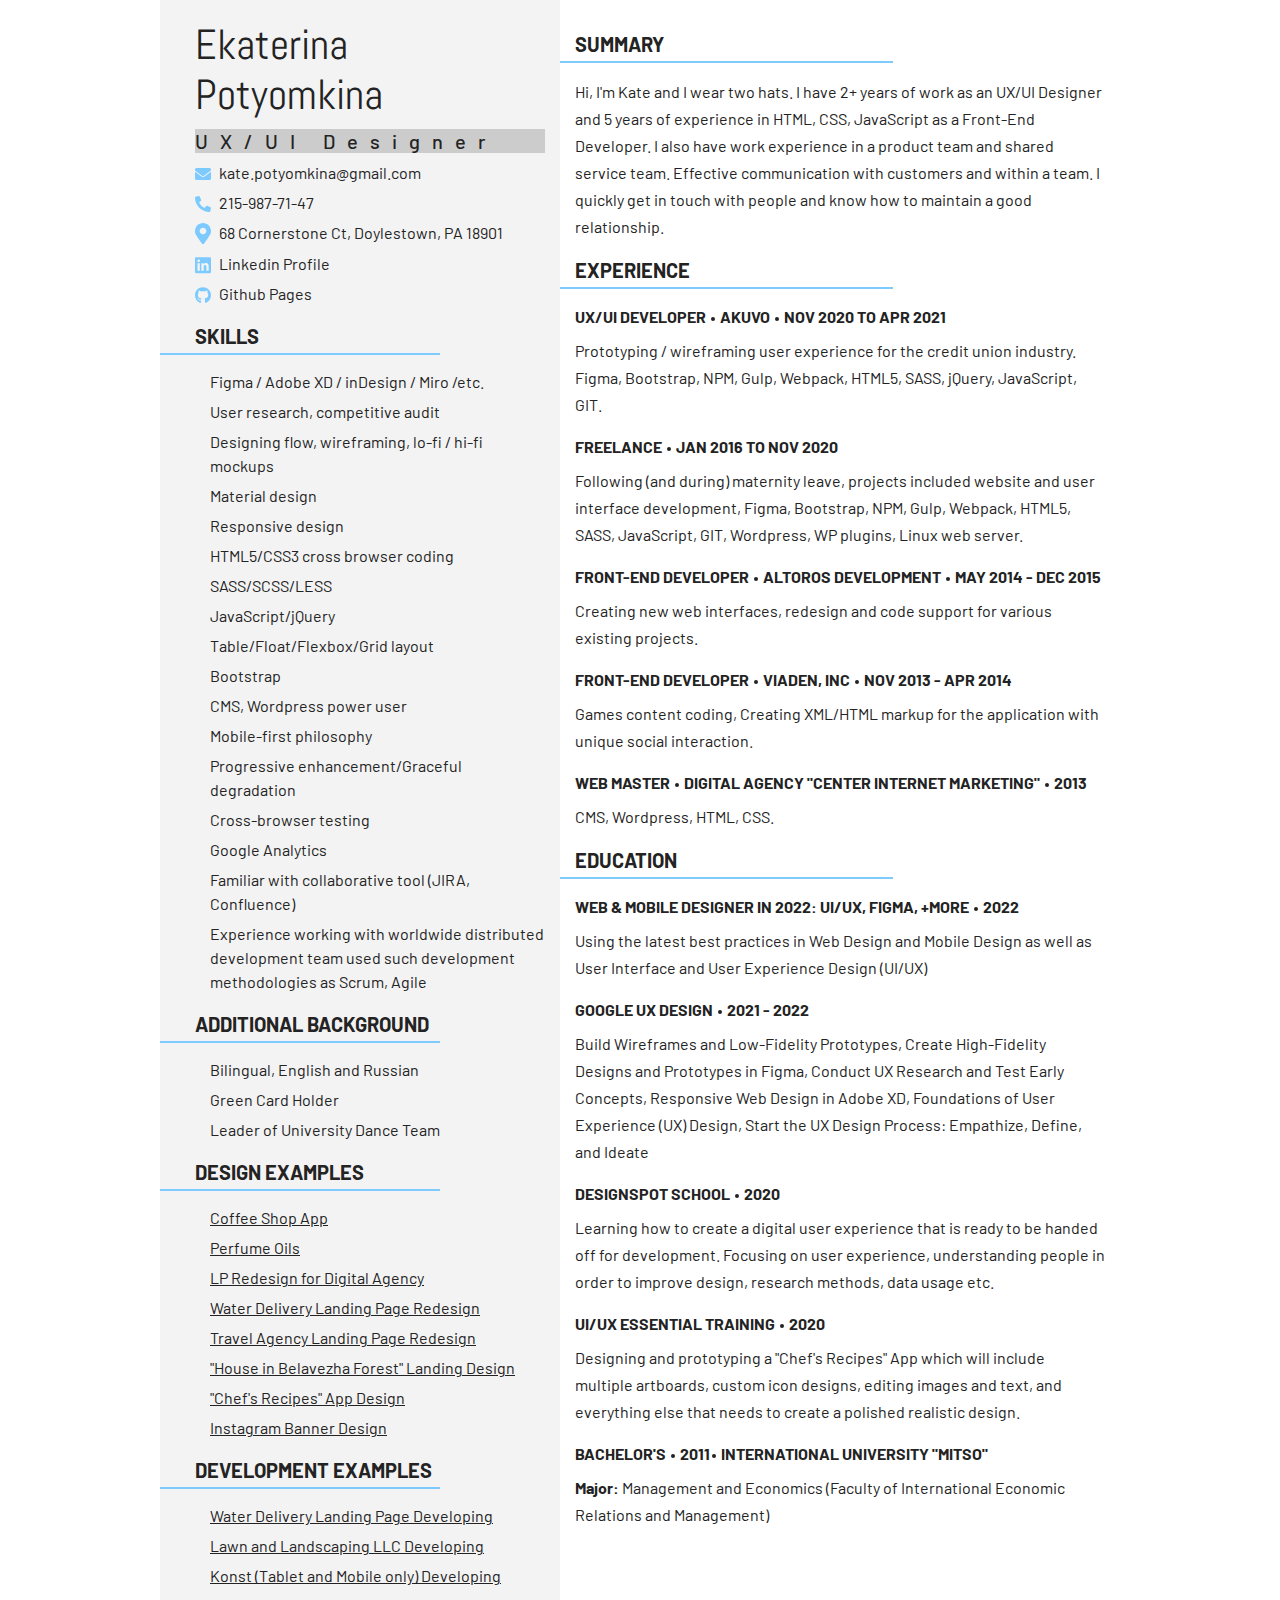
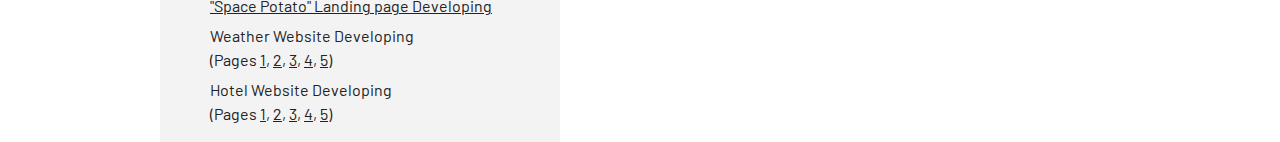
==== cv/index.html @ b2212e52 "update" ====
<!doctype html>
<html>
  <head>
    <meta charset="utf-8">
    <meta name="description" content="Resume">
    <meta name="viewport" content="width=device-width, initial-scale=1, shrink-to-fit=no">
    <title>Ekaterina Potyomkina</title>
    <link href="https://fonts.googleapis.com/css2?family=Abel&family=Barlow&display=swap" rel="stylesheet">
    <link rel="stylesheet" href="https://stackpath.bootstrapcdn.com/bootstrap/4.4.1/css/bootstrap.min.css" integrity="sha384-Vkoo8x4CGsO3+Hhxv8T/Q5PaXtkKtu6ug5TOeNV6gBiFeWPGFN9MuhOf23Q9Ifjh" crossorigin="anonymous">
    <link rel="stylesheet" href="styles/main.css">
    <script src="scripts/modernizr.js"></script>
  </head>
  <body>
    <!--[if IE]>
      <p class="browserupgrade">You are using an <strong>outdated</strong> browser. Please <a href="http://browsehappy.com/">upgrade your browser</a> to improve your experience.</p>
    <![endif]-->
    <main class="container">
      <section class="row">
        <aside class="side-col col-md-5">
          <h1>Ekaterina Potyomkina</h1>
          <h2>UX/UI Designer</h2>
          <ul class="icon-list">
            <li>
              <svg aria-hidden="true" focusable="false" data-prefix="fas" data-icon="envelope" class="svg-inline--fa fa-envelope fa-w-16" role="img" xmlns="http://www.w3.org/2000/svg" viewBox="0 0 512 512"><path fill="currentColor" d="M502.3 190.8c3.9-3.1 9.7-.2 9.7 4.7V400c0 26.5-21.5 48-48 48H48c-26.5 0-48-21.5-48-48V195.6c0-5 5.7-7.8 9.7-4.7 22.4 17.4 52.1 39.5 154.1 113.6 21.1 15.4 56.7 47.8 92.2 47.6 35.7.3 72-32.8 92.3-47.6 102-74.1 131.6-96.3 154-113.7zM256 320c23.2.4 56.6-29.2 73.4-41.4 132.7-96.3 142.8-104.7 173.4-128.7 5.8-4.5 9.2-11.5 9.2-18.9v-19c0-26.5-21.5-48-48-48H48C21.5 64 0 85.5 0 112v19c0 7.4 3.4 14.3 9.2 18.9 30.6 23.9 40.7 32.4 173.4 128.7 16.8 12.2 50.2 41.8 73.4 41.4z"></path></svg>
              <a href="mailto:kate.potyomkina@gmail.com" target="_blank">kate.potyomkina@gmail.com</a>
            </li>
            <li>
              <svg aria-hidden="true" focusable="false" data-prefix="fas" data-icon="phone-alt" class="svg-inline--fa fa-phone-alt fa-w-16" role="img" xmlns="http://www.w3.org/2000/svg" viewBox="0 0 512 512"><path fill="currentColor" d="M497.39 361.8l-112-48a24 24 0 0 0-28 6.9l-49.6 60.6A370.66 370.66 0 0 1 130.6 204.11l60.6-49.6a23.94 23.94 0 0 0 6.9-28l-48-112A24.16 24.16 0 0 0 122.6.61l-104 24A24 24 0 0 0 0 48c0 256.5 207.9 464 464 464a24 24 0 0 0 23.4-18.6l24-104a24.29 24.29 0 0 0-14.01-27.6z"></path></svg>
              <a href="tel:+12159877147">215-987-71-47</a>
            </li>
            <li>
              <svg aria-hidden="true" focusable="false" data-prefix="fas" data-icon="map-marker-alt" class="svg-inline--fa fa-map-marker-alt fa-w-12" role="img" xmlns="http://www.w3.org/2000/svg" viewBox="0 0 384 512"><path fill="currentColor" d="M172.268 501.67C26.97 291.031 0 269.413 0 192 0 85.961 85.961 0 192 0s192 85.961 192 192c0 77.413-26.97 99.031-172.268 309.67-9.535 13.774-29.93 13.773-39.464 0zM192 272c44.183 0 80-35.817 80-80s-35.817-80-80-80-80 35.817-80 80 35.817 80 80 80z"></path></svg>
              <a href="https://goo.gl/maps/aS7EE8ydo2fzDo2c7" target="_blank">68 Cornerstone Ct, Doylestown, PA 18901</a>
            </li>
            <li>
              <svg aria-hidden="true" focusable="false" data-prefix="fab" data-icon="linkedin" class="svg-inline--fa fa-linkedin fa-w-14" role="img" xmlns="http://www.w3.org/2000/svg" viewBox="0 0 448 512"><path fill="currentColor" d="M416 32H31.9C14.3 32 0 46.5 0 64.3v383.4C0 465.5 14.3 480 31.9 480H416c17.6 0 32-14.5 32-32.3V64.3c0-17.8-14.4-32.3-32-32.3zM135.4 416H69V202.2h66.5V416zm-33.2-243c-21.3 0-38.5-17.3-38.5-38.5S80.9 96 102.2 96c21.2 0 38.5 17.3 38.5 38.5 0 21.3-17.2 38.5-38.5 38.5zm282.1 243h-66.4V312c0-24.8-.5-56.7-34.5-56.7-34.6 0-39.9 27-39.9 54.9V416h-66.4V202.2h63.7v29.2h.9c8.9-16.8 30.6-34.5 62.9-34.5 67.2 0 79.7 44.3 79.7 101.9V416z"></path></svg>
              <a href="https://www.linkedin.com/in/kate-potyomkina-71b10674/" target="_blank">Linkedin Profile</a>
            </li>
            <li>
              <svg aria-hidden="true" focusable="false" data-prefix="fab" data-icon="github" class="svg-inline--fa fa-github fa-w-16" role="img" xmlns="http://www.w3.org/2000/svg" viewBox="0 0 496 512"><path fill="currentColor" d="M165.9 397.4c0 2-2.3 3.6-5.2 3.6-3.3.3-5.6-1.3-5.6-3.6 0-2 2.3-3.6 5.2-3.6 3-.3 5.6 1.3 5.6 3.6zm-31.1-4.5c-.7 2 1.3 4.3 4.3 4.9 2.6 1 5.6 0 6.2-2s-1.3-4.3-4.3-5.2c-2.6-.7-5.5.3-6.2 2.3zm44.2-1.7c-2.9.7-4.9 2.6-4.6 4.9.3 2 2.9 3.3 5.9 2.6 2.9-.7 4.9-2.6 4.6-4.6-.3-1.9-3-3.2-5.9-2.9zM244.8 8C106.1 8 0 113.3 0 252c0 110.9 69.8 205.8 169.5 239.2 12.8 2.3 17.3-5.6 17.3-12.1 0-6.2-.3-40.4-.3-61.4 0 0-70 15-84.7-29.8 0 0-11.4-29.1-27.8-36.6 0 0-22.9-15.7 1.6-15.4 0 0 24.9 2 38.6 25.8 21.9 38.6 58.6 27.5 72.9 20.9 2.3-16 8.8-27.1 16-33.7-55.9-6.2-112.3-14.3-112.3-110.5 0-27.5 7.6-41.3 23.6-58.9-2.6-6.5-11.1-33.3 2.6-67.9 20.9-6.5 69 27 69 27 20-5.6 41.5-8.5 62.8-8.5s42.8 2.9 62.8 8.5c0 0 48.1-33.6 69-27 13.7 34.7 5.2 61.4 2.6 67.9 16 17.7 25.8 31.5 25.8 58.9 0 96.5-58.9 104.2-114.8 110.5 9.2 7.9 17 22.9 17 46.4 0 33.7-.3 75.4-.3 83.6 0 6.5 4.6 14.4 17.3 12.1C428.2 457.8 496 362.9 496 252 496 113.3 383.5 8 244.8 8zM97.2 352.9c-1.3 1-1 3.3.7 5.2 1.6 1.6 3.9 2.3 5.2 1 1.3-1 1-3.3-.7-5.2-1.6-1.6-3.9-2.3-5.2-1zm-10.8-8.1c-.7 1.3.3 2.9 2.3 3.9 1.6 1 3.6.7 4.3-.7.7-1.3-.3-2.9-2.3-3.9-2-.6-3.6-.3-4.3.7zm32.4 35.6c-1.6 1.3-1 4.3 1.3 6.2 2.3 2.3 5.2 2.6 6.5 1 1.3-1.3.7-4.3-1.3-6.2-2.2-2.3-5.2-2.6-6.5-1zm-11.4-14.7c-1.6 1-1.6 3.6 0 5.9 1.6 2.3 4.3 3.3 5.6 2.3 1.6-1.3 1.6-3.9 0-6.2-1.4-2.3-4-3.3-5.6-2z"></path></svg>
              <a href="https://github.com/kate-pote/kate-pote.github.io" target="_blank">Github Pages</a>
            </li>
          </ul>
          <h3>Skills</h3>
          <ul>
            <li>Figma / Adobe XD / inDesign / Miro /etc.</li>
            <li>User research, competitive audit</li>
            <li>Designing flow, wireframing, lo-fi / hi-fi mockups</li>
            <li>Material design</li>
            <li>Responsive design</li>
            <li>HTML5/CSS3 cross browser coding</li>
            <li>SASS/SCSS/LESS</li>
            <li>JavaScript/jQuery</li>
            <li>Table/Float/Flexbox/Grid layout</li>
            <li>Bootstrap</li>
            <li>CMS, Wordpress power user</li>
            <li>Mobile-first philosophy</li>
            <li>Progressive enhancement/Graceful degradation</li>
            <li>Cross-browser testing</li>
            <li>Google Analytics</li>
            <li>Familiar with collaborative tool (JIRA, Confluence)</li>
            <li>Experience working with worldwide distributed development team used such development methodologies as Scrum, Agile</li>
          </ul>
          <h3>Additional background</h3>
          <ul>
            <li>Bilingual, English and Russian</li>
            <li>Green Card Holder</li>
            <li>Leader of University Dance Team</li>
          </ul>
          <h3>Design Examples</h3>
          <ul>
                <li>
                  <a class="link" href="https://sites.google.com/view/katepotyomkina/coffee-app" target="_blank">Coffee Shop App</a>
                </li>
                <li>
                  <a class="link" href="https://sites.google.com/view/katepotyomkina/oil-blends" target="_blank">Perfume Oils</a>
                </li>
                <li><a class="link" href="https://www.figma.com/proto/xQcPDqD2bLxlzQR7TqiDeh/ADATA-redesign?page-id=0%3A1&node-id=44%3A25&viewport=627%2C222%2C0.25596532225608826&scaling=min-zoom"
                       target="_blank">LP Redesign for Digital Agency </a>
                </li>
                <li><a class="link" href="https://sites.google.com/view/katepotyomkina/water-delivery"
                       target="_blank">Water Delivery Landing Page Redesign</a>
                </li>
                <li><a class="link" href="https://www.figma.com/proto/xqnI73YVd44wGI8xDvjZPN/ZBY.by?scaling=min-zoom&node-id=1%3A2"
                       target="_blank">Travel Agency Landing Page Redesign</a></li>
                <li><a class="link" href="https://www.figma.com/proto/wmG4ZPEoXE2R49fFuRvgB2/%D0%94%D0%BE%D0%BC%D0%B8%D0%BA-%D0%92-%D0%9F%D1%83%D1%89%D0%B5?node-id=3%3A6&scaling=min-zoom"
                       target="_blank">"House in Belavezha Forest" Landing Design</a></li>
                <li><a class="link" href="https://www.figma.com/proto/KdUWaGhUB1RSunkb857hLO/chef_recipe_app?node-id=4%3A2&scaling=scale-down"
                       target="_blank">"Chef's Recipes" App Design</a></li>
                <li><a class="link" href="https://www.figma.com/file/uztlxfSPuc3RPbLlfBJgsZ/Banners"
                       target="_blank">Instagram Banner Design</a></li>
            </ul>
            <h3>Development Examples</h3>
            <ul>
                <li>
                  <a class="link" href="https://kate-pote.github.io/voda-uzda/" target="_blank">Water Delivery Landing Page Developing</a>
                </li>
                <li>
                  <a class="link" href="https://bermanlawn.github.io/" target="_blank">Lawn and Landscaping LLC Developing</a>
                </li>
                <li>
                  <a class="link" href="https://kate-pote.github.io/konstbel" target="_blank">Konst (Tablet and Mobile only) Developing</a>
                </li>
                <li>
                  <a class="link" href="https://kate-pote.github.io/space-potato/" target="_blank">&quot;Space Potato&quot; Landing page Developing</a>
                </li>
                <li>Weather Website Developing<br>
                  (Pages <a class="link" href="https://kate-pote.github.io/weather/" target="_blank">1 </a>,
                  <a class="link" href="https://kate-pote.github.io/weather/outlook.html" target="_blank">2 </a>,
                  <a class="link" href="https://kate-pote.github.io/weather/country-list.html" target="_blank">3 </a>,
                  <a class="link" href="https://kate-pote.github.io/weather/summary.html" target="_blank">4 </a>,
                  <a class="link" href="https://kate-pote.github.io/weather/to15.html" target="_blank">5 </a>)
                </li>
                <li>Hotel Website Developing<br>
                  (Pages <a class="link" href="https://kate-pote.github.io/citykey/" target="_blank">1 </a>,
                  <a class="link" href="https://kate-pote.github.io/citykey/activity.html" target="_blank">2 </a>,
                  <a class="link" href="https://kate-pote.github.io/citykey/perfect-day.html" target="_blank">3 </a>,
                  <a class="link" href="https://kate-pote.github.io/citykey/profile.html" target="_blank">4 </a>,
                  <a class="link" href="https://kate-pote.github.io/citykey/index-perfect-day.html" target="_blank">5 </a>)
                </li>
              </ul>
        </aside>
        <article class="cont-col col-md-7">          
          <h3>summary</h3>
          <p>Hi, I'm Kate and I wear two hats. I have 2+ years of work as an UX/UI Designer and 5 years of experience in HTML, CSS, JavaScript as a Front-End Developer. I also have work experience in a product team and shared service team. Effective communication with customers and within a team. I quickly get in touch with people and know how to maintain a good relationship.
          </p>
          <h3>experience</h3>
          <h4>UX/UI Developer <i class="circle"></i> AKUVO <i class="circle"></i> NOV 2020 to APR 2021</h4>
          <p>
            Prototyping / wireframing user experience for the credit union industry.
            Figma, Bootstrap, NPM, Gulp, Webpack, HTML5, SASS, jQuery, JavaScript, GIT.
          </p>

          <h4>freelance <i class="circle"></i> JAN 2016 to NOV 2020</h4>
          <p>
            Following (and during) maternity leave, projects included website and user interface development,
            Figma, Bootstrap, NPM, Gulp, Webpack, HTML5, SASS, JavaScript, GIT, Wordpress,
            WP plugins, Linux web server.
          </p>
          <h4>front-end developer <i class="circle"></i> altoros development <i class="circle"></i> MAY 2014 - DEC 2015</h4>
          <p>
            Creating new web interfaces, redesign and code support for various existing projects.
          </p>
          <h4>front-end developer <i class="circle"></i> viaden, inc <i class="circle"></i> NOV 2013 - APR 2014</h4>
          <p>
            Games content coding, Creating XML/HTML markup for the application with unique social interaction.
          </p>
          <h4>web master <i class="circle"></i> digital agency &quot;Center Internet Marketing&quot; <i class="circle"></i> 2013</h4>
          <p>CMS, Wordpress, HTML, CSS.</p>

          <h3>education</h3>
          <h4>Web & Mobile Designer in 2022: UI/UX, Figma, +more <i class="circle"></i> 2022</h4>
          <p>
            Using the latest best practices in Web Design and Mobile Design as well as User Interface and User Experience Design (UI/UX)
          </p>
            <h4>Google UX Design <i class="circle"></i> 2021 - 2022</h4>
          <p>
            Build Wireframes and Low-Fidelity Prototypes, Create High-Fidelity Designs and Prototypes in Figma, Conduct UX Research and Test Early Concepts, Responsive Web Design in Adobe XD, Foundations of User Experience (UX) Design, Start the UX Design Process: Empathize, Define, and Ideate
          </p>
          <h4>DesignSpot School <i class="circle"></i> 2020</h4>
          <p>
            Learning how to create a digital user experience that is ready to be handed off for development.
            Focusing on user experience, understanding people in order to improve design, research methods, data usage etc.
          </p>
          <h4>UI/UX Essential Training <i class="circle"></i> 2020</h4>
          <p>
            Designing and prototyping a "Chef's Recipes" App which will include multiple artboards, custom icon designs,
            editing images and text, and everything else that needs to create a polished realistic design.
          </p>
          <h4>bachelor's <i class="circle"></i> 2011<i class="circle"></i> international
            university &quot;MITSO&quot;</h4>
          <p><b>Major: </b>Management and Economics (Faculty of International Economic Relations and Management)</p>
        </article>
      </section>
    </main>

    <!-- Global site tag (gtag.js) - Google Analytics -->
    <script async src="https://www.googletagmanager.com/gtag/js?id=UA-161998337-1"></script>
    <script>
        window.dataLayer = window.dataLayer || [];
        function gtag(){dataLayer.push(arguments);}
        gtag('js', new Date());

        gtag('config', 'UA-161998337-1');
    </script>

    <script src="https://code.jquery.com/jquery-3.4.1.slim.min.js" integrity="sha384-J6qa4849blE2+poT4WnyKhv5vZF5SrPo0iEjwBvKU7imGFAV0wwj1yYfoRSJoZ+n" crossorigin="anonymous"></script>
    <script src="https://cdn.jsdelivr.net/npm/popper.js@1.16.0/dist/umd/popper.min.js" integrity="sha384-Q6E9RHvbIyZFJoft+2mJbHaEWldlvI9IOYy5n3zV9zzTtmI3UksdQRVvoxMfooAo" crossorigin="anonymous"></script>
    <script src="https://stackpath.bootstrapcdn.com/bootstrap/4.4.1/js/bootstrap.min.js" integrity="sha384-wfSDF2E50Y2D1uUdj0O3uMBJnjuUD4Ih7YwaYd1iqfktj0Uod8GCExl3Og8ifwB6" crossorigin="anonymous"></script>
    <script src="scripts/main.js"></script>
  </body>
</html>
---- cv/styles/main.css ----
/*---------------------------------
    Fonts
  ---------------------------------*/
/*---------------------------------
    Font sizes
  ---------------------------------*/
/*---------------------------------
    Colors
  ---------------------------------*/
/*---------------------------------
    Fonts
  ---------------------------------*/
/*---------------------------------
    Font sizes
  ---------------------------------*/
/*---------------------------------
    Colors
  ---------------------------------*/
body {
  background: #fff;
  font-family: "Barlow", sans-serif;
  font-size: 16px;
  color: #232323;
}

.container {
  position: relative;
  max-width: 960px;
}

h1 {
  font-family: "Abel", sans-serif;
  font-size: 42px;
  color: #232323;
}

h2 {
  font-family: "Barlow", sans-serif;
  font-size: 20px;
  color: #232323;
  letter-spacing: 12px;
  background-color: #ccc;
}

h3, h4 {
  font-family: "Barlow", sans-serif;
  font-weight: bold;
  text-transform: uppercase;
}

h3 {
  font-size: 20px;
  color: #232323;
  line-height: 28px;
}

h4 {
  font-size: 16px;
  color: #232323;
  line-height: 25px;
}

p {
  line-height: 27px;
}

ul {
  list-style-type: none;
  padding-left: 15px;
}

ul li {
  margin-bottom: 6px;
}

/*keyframes*/
@-webkit-keyframes slideIn {
  0% {
    background-color: transparent;
    right: 100%;
  }
}
@keyframes slideIn {
  0% {
    background-color: transparent;
    right: 100%;
  }
}

/*side column*/
.side-col {
  padding-top: 20px;
  background-color: #F3F3F3;
  color: #232323;
  padding-left: 35px;
}

.side-col a {
  color: #232323;
}

.side-col .icon-list {
  margin-left: -15px;
}

.side-col .icon-list .svg-inline--fa {
  color: #7DCAFF;
  padding-right: 5px;
  width: 6%;
  margin-bottom: 2px;
}

.side-col h3 {
  color: #232323;
  position: relative;
  margin-bottom: 20px;
}

.side-col h3:before {
  content: "";
  position: absolute;
  background: #7DCAFF;
  height: 2px;
  left: -35px;
  right: 30%;
  bottom: -5px;
  -webkit-animation: 1s ease-out 0s 1 slideIn;
  animation: 1s ease-out 0s 1 slideIn;
}

.side-col .descr {
  display: block;
  padding: 8px 0;
}

.side-col .descr:last-child {
  padding-bottom: 0;
}
.side-col .link{
    display: inline-block;
    padding: 2px;
    margin: -2px;
    text-decoration: underline;
}
.side-col .link:hover{
    text-decoration: none;
}

/*content side*/
.cont-col {
  padding-top: 30px;
  padding-bottom: 20px;
}

.cont-col h3 {
  position: relative;
  margin-bottom: 20px;
}

.cont-col h3:before {
  content: "";
  position: absolute;
  background: #7DCAFF;
  height: 2px;
  left: -15px;
  right: 40%;
  bottom: -5px;
  -webkit-animation: 1s ease-out 0s 1 slideIn;
  animation: 1s ease-out 0s 1 slideIn;
}

.cont-col .circle {
  vertical-align: middle;
  display: inline-block;
  width: 4px;
  height: 4px;
  border-radius: 50%;
  background: #232323;
  margin: 0 2px;
}

.cont-col ul li a {
  color: #232323;
  text-decoration: underline;
}

.cont-col ul li a:hover {
  text-decoration: none;
}

@media (max-width: 767.98px) {
  .cont-col {
    padding-top: 20px;
  }
}
/*# sourceMappingURL=[data-uri] */
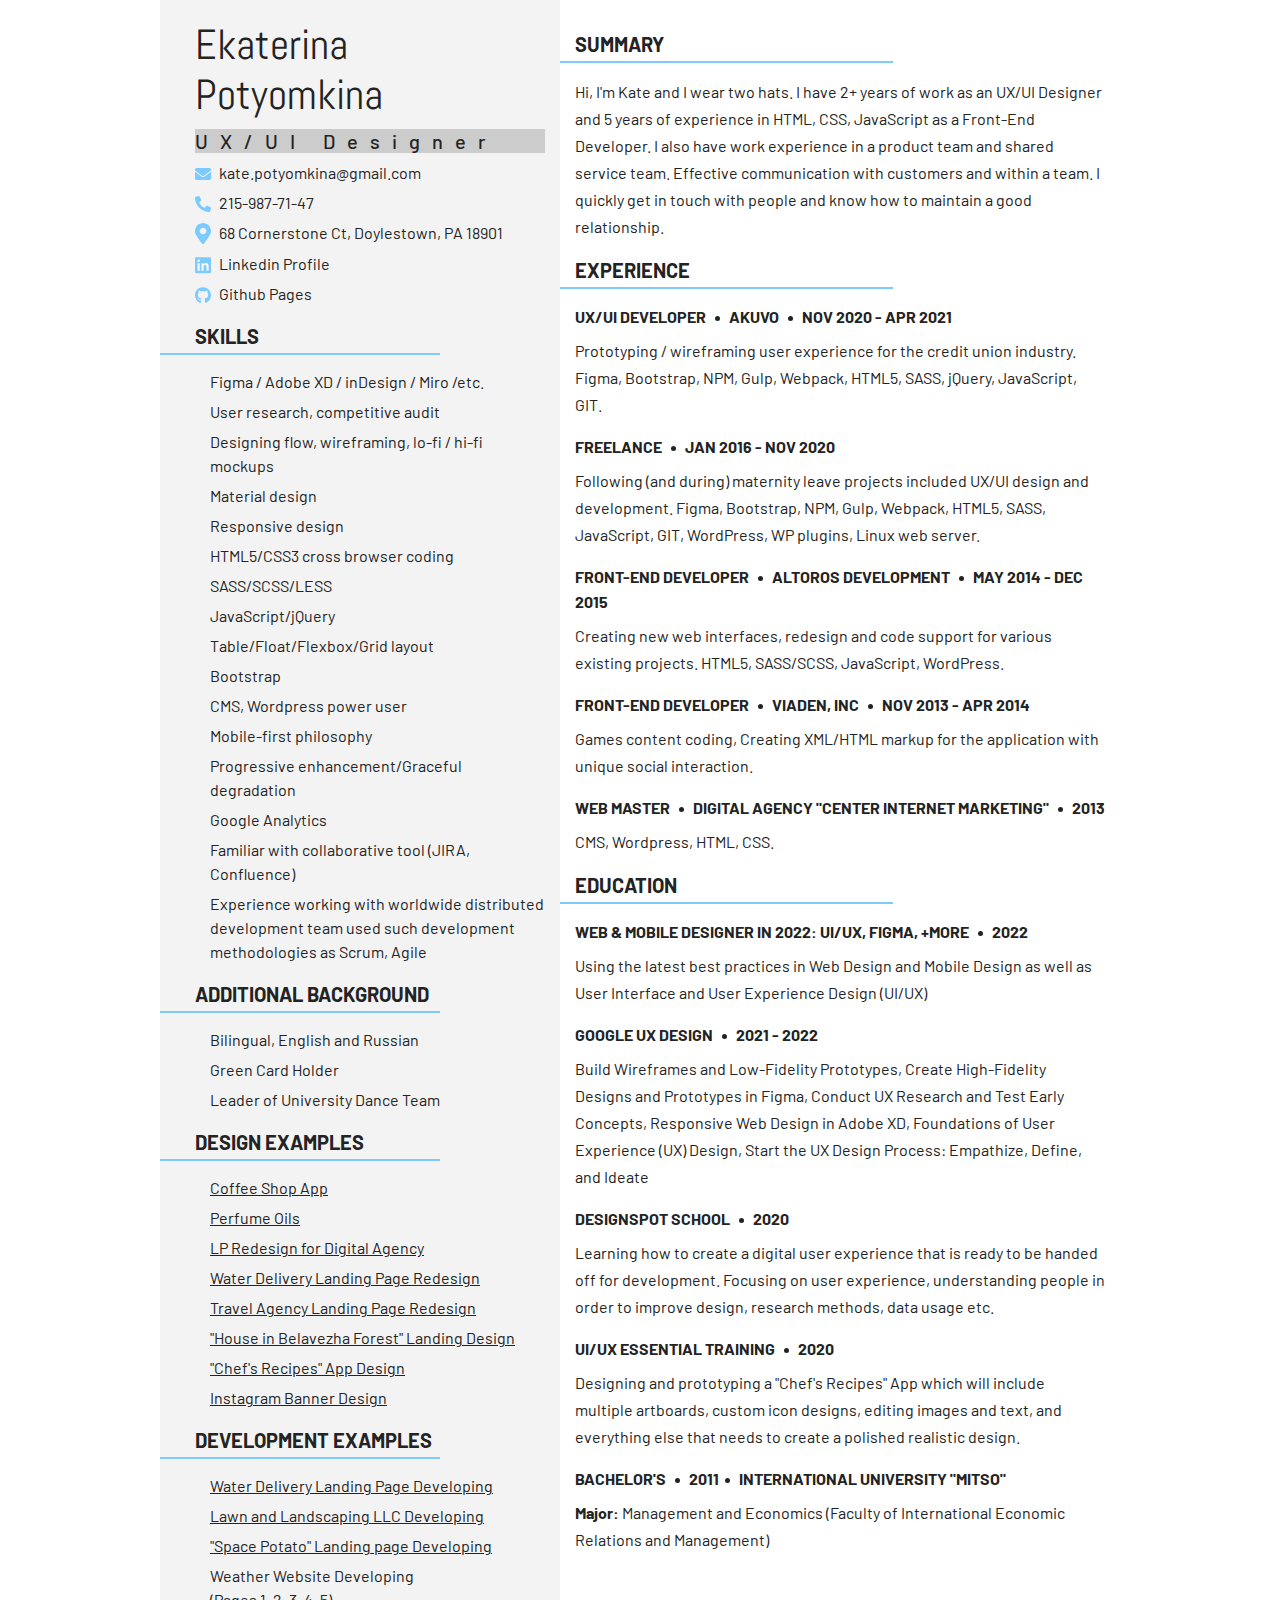
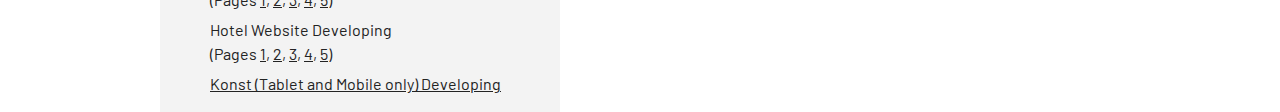
==== commit 4db3217e: "CV update" ====
--- a/cv/index.html
+++ b/cv/index.html
@@ -56,7 +56,6 @@
             <li>CMS, Wordpress power user</li>
             <li>Mobile-first philosophy</li>
             <li>Progressive enhancement/Graceful degradation</li>
-            <li>Cross-browser testing</li>
             <li>Google Analytics</li>
             <li>Familiar with collaborative tool (JIRA, Confluence)</li>
             <li>Experience working with worldwide distributed development team used such development methodologies as Scrum, Agile</li>
@@ -99,9 +98,6 @@
                   <a class="link" href="https://bermanlawn.github.io/" target="_blank">Lawn and Landscaping LLC Developing</a>
                 </li>
                 <li>
-                  <a class="link" href="https://kate-pote.github.io/konstbel" target="_blank">Konst (Tablet and Mobile only) Developing</a>
-                </li>
-                <li>
                   <a class="link" href="https://kate-pote.github.io/space-potato/" target="_blank">&quot;Space Potato&quot; Landing page Developing</a>
                 </li>
                 <li>Weather Website Developing<br>
@@ -118,6 +114,9 @@
                   <a class="link" href="https://kate-pote.github.io/citykey/profile.html" target="_blank">4 </a>,
                   <a class="link" href="https://kate-pote.github.io/citykey/index-perfect-day.html" target="_blank">5 </a>)
                 </li>
+                <li>
+                  <a class="link" href="https://kate-pote.github.io/konstbel" target="_blank">Konst (Tablet and Mobile only) Developing</a>
+                </li>
               </ul>
         </aside>
         <article class="cont-col col-md-7">          
@@ -125,21 +124,21 @@
           <p>Hi, I'm Kate and I wear two hats. I have 2+ years of work as an UX/UI Designer and 5 years of experience in HTML, CSS, JavaScript as a Front-End Developer. I also have work experience in a product team and shared service team. Effective communication with customers and within a team. I quickly get in touch with people and know how to maintain a good relationship.
           </p>
           <h3>experience</h3>
-          <h4>UX/UI Developer <i class="circle"></i> AKUVO <i class="circle"></i> NOV 2020 to APR 2021</h4>
+          <h4>UX/UI Developer <i class="circle"></i> AKUVO <i class="circle"></i> NOV 2020 - APR 2021</h4>
           <p>
             Prototyping / wireframing user experience for the credit union industry.
             Figma, Bootstrap, NPM, Gulp, Webpack, HTML5, SASS, jQuery, JavaScript, GIT.
           </p>
 
-          <h4>freelance <i class="circle"></i> JAN 2016 to NOV 2020</h4>
+          <h4>freelance <i class="circle"></i> JAN 2016 - NOV 2020</h4>
           <p>
-            Following (and during) maternity leave, projects included website and user interface development,
-            Figma, Bootstrap, NPM, Gulp, Webpack, HTML5, SASS, JavaScript, GIT, Wordpress,
+            Following (and during) maternity leave projects included UX/UI design and development.
+            Figma, Bootstrap, NPM, Gulp, Webpack, HTML5, SASS, JavaScript, GIT, WordPress,
             WP plugins, Linux web server.
           </p>
           <h4>front-end developer <i class="circle"></i> altoros development <i class="circle"></i> MAY 2014 - DEC 2015</h4>
           <p>
-            Creating new web interfaces, redesign and code support for various existing projects.
+            Creating new web interfaces, redesign and code support for various existing projects. HTML5, SASS/SCSS, JavaScript, WordPress.
           </p>
           <h4>front-end developer <i class="circle"></i> viaden, inc <i class="circle"></i> NOV 2013 - APR 2014</h4>
           <p>
--- a/cv/styles/main.css
+++ b/cv/styles/main.css
@@ -172,11 +172,11 @@
 .cont-col .circle {
   vertical-align: middle;
   display: inline-block;
-  width: 4px;
-  height: 4px;
+  width: 5px;
+  height: 5px;
   border-radius: 50%;
   background: #232323;
-  margin: 0 2px;
+  margin: 0 6px;
 }
 
 .cont-col ul li a {
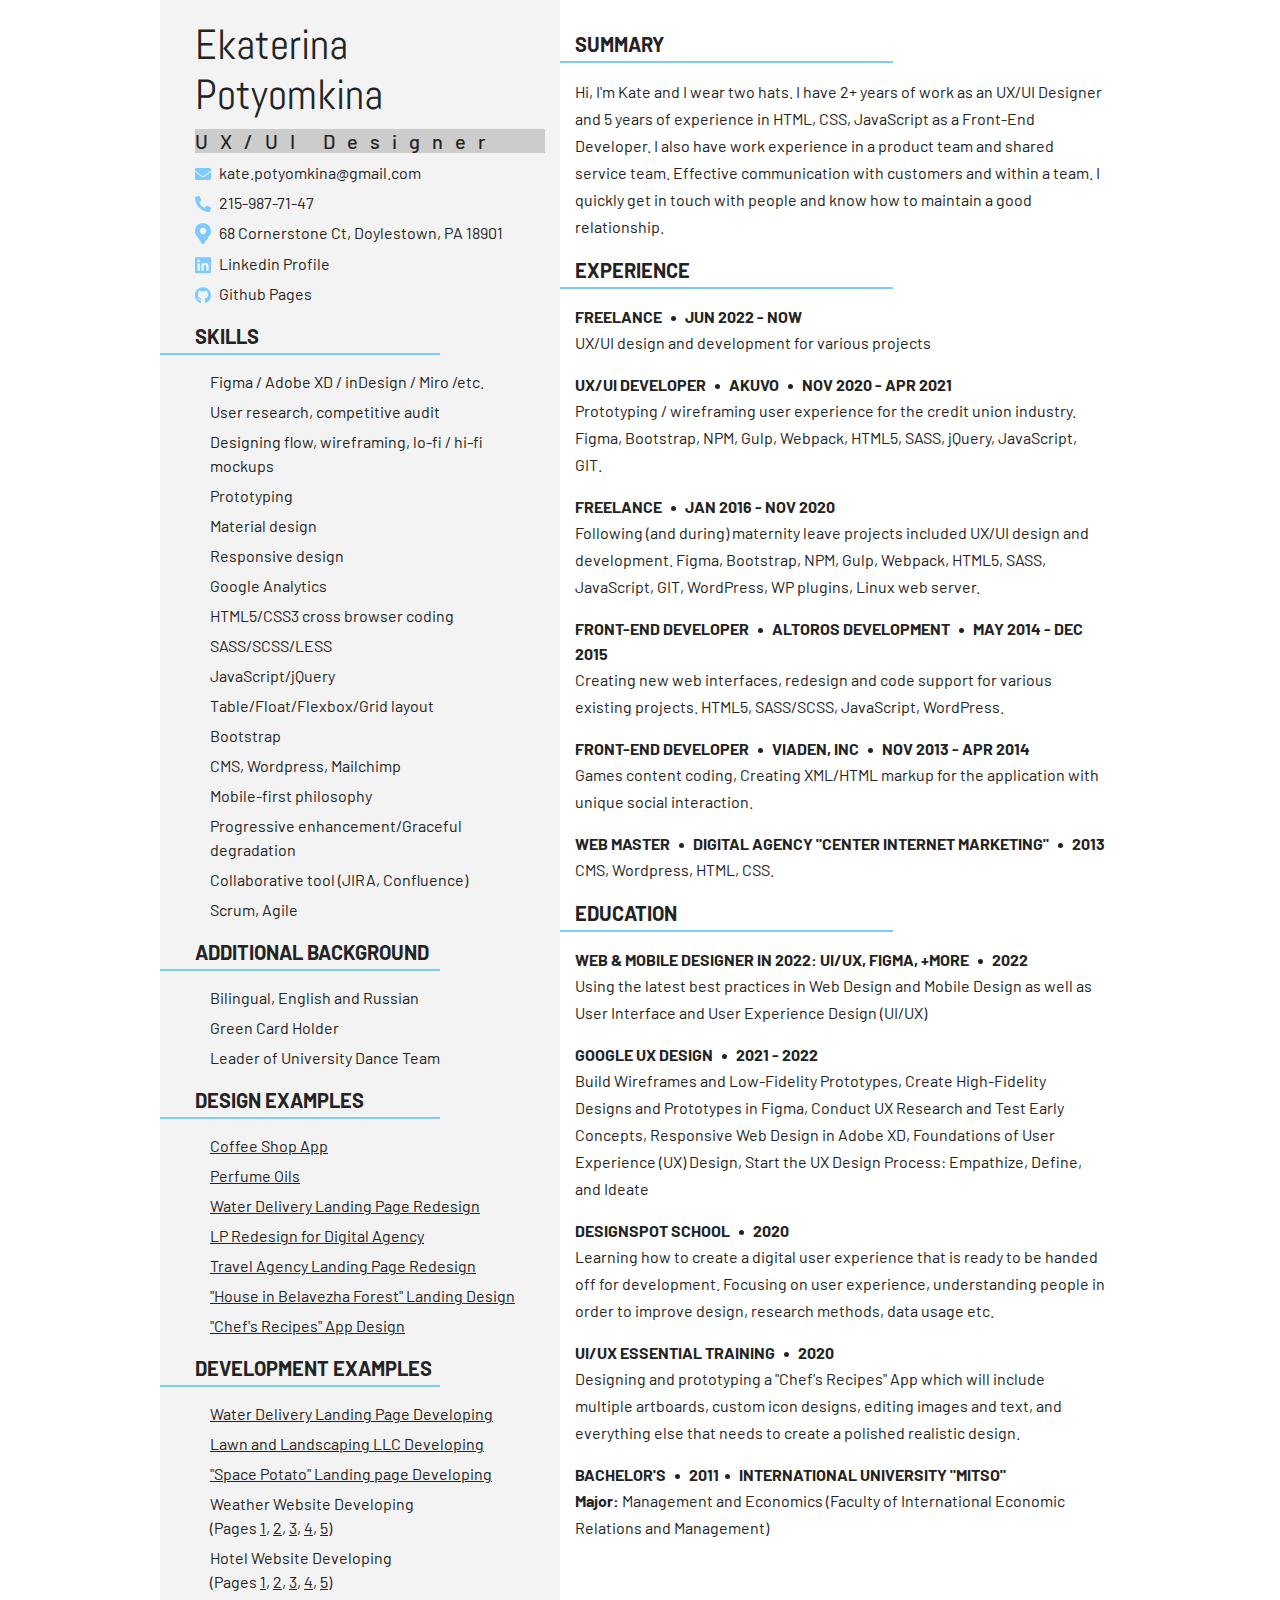
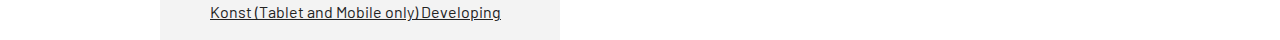
==== commit 0ef32e9b: "update" ====
--- a/cv/index.html
+++ b/cv/index.html
@@ -46,19 +46,20 @@
             <li>Figma / Adobe XD / inDesign / Miro /etc.</li>
             <li>User research, competitive audit</li>
             <li>Designing flow, wireframing, lo-fi / hi-fi mockups</li>
+            <li>Prototyping</li>
             <li>Material design</li>
             <li>Responsive design</li>
+            <li>Google Analytics</li>
             <li>HTML5/CSS3 cross browser coding</li>
             <li>SASS/SCSS/LESS</li>
             <li>JavaScript/jQuery</li>
             <li>Table/Float/Flexbox/Grid layout</li>
             <li>Bootstrap</li>
-            <li>CMS, Wordpress power user</li>
+            <li>CMS, Wordpress, Mailchimp</li>
             <li>Mobile-first philosophy</li>
             <li>Progressive enhancement/Graceful degradation</li>
-            <li>Google Analytics</li>
-            <li>Familiar with collaborative tool (JIRA, Confluence)</li>
-            <li>Experience working with worldwide distributed development team used such development methodologies as Scrum, Agile</li>
+            <li>Collaborative tool (JIRA, Confluence)</li>
+            <li>Scrum, Agile</li>
           </ul>
           <h3>Additional background</h3>
           <ul>
@@ -74,20 +75,19 @@
                 <li>
                   <a class="link" href="https://sites.google.com/view/katepotyomkina/oil-blends" target="_blank">Perfume Oils</a>
                 </li>
+                <li><a class="link" href="https://sites.google.com/view/katepotyomkina/water-delivery"
+                       target="_blank">Water Delivery Landing Page Redesign</a>
+                </li>
                 <li><a class="link" href="https://www.figma.com/proto/xQcPDqD2bLxlzQR7TqiDeh/ADATA-redesign?page-id=0%3A1&node-id=44%3A25&viewport=627%2C222%2C0.25596532225608826&scaling=min-zoom"
                        target="_blank">LP Redesign for Digital Agency </a>
                 </li>
-                <li><a class="link" href="https://sites.google.com/view/katepotyomkina/water-delivery"
-                       target="_blank">Water Delivery Landing Page Redesign</a>
-                </li>
+              
                 <li><a class="link" href="https://www.figma.com/proto/xqnI73YVd44wGI8xDvjZPN/ZBY.by?scaling=min-zoom&node-id=1%3A2"
                        target="_blank">Travel Agency Landing Page Redesign</a></li>
                 <li><a class="link" href="https://www.figma.com/proto/wmG4ZPEoXE2R49fFuRvgB2/%D0%94%D0%BE%D0%BC%D0%B8%D0%BA-%D0%92-%D0%9F%D1%83%D1%89%D0%B5?node-id=3%3A6&scaling=min-zoom"
                        target="_blank">"House in Belavezha Forest" Landing Design</a></li>
                 <li><a class="link" href="https://www.figma.com/proto/KdUWaGhUB1RSunkb857hLO/chef_recipe_app?node-id=4%3A2&scaling=scale-down"
                        target="_blank">"Chef's Recipes" App Design</a></li>
-                <li><a class="link" href="https://www.figma.com/file/uztlxfSPuc3RPbLlfBJgsZ/Banners"
-                       target="_blank">Instagram Banner Design</a></li>
             </ul>
             <h3>Development Examples</h3>
             <ul>
@@ -124,6 +124,10 @@
           <p>Hi, I'm Kate and I wear two hats. I have 2+ years of work as an UX/UI Designer and 5 years of experience in HTML, CSS, JavaScript as a Front-End Developer. I also have work experience in a product team and shared service team. Effective communication with customers and within a team. I quickly get in touch with people and know how to maintain a good relationship.
           </p>
           <h3>experience</h3>
+          <h4>freelance <i class="circle"></i> JUN 2022 - NOW</h4>
+          <p>
+            UX/UI design and development for various projects
+          </p>
           <h4>UX/UI Developer <i class="circle"></i> AKUVO <i class="circle"></i> NOV 2020 - APR 2021</h4>
           <p>
             Prototyping / wireframing user experience for the credit union industry.
--- a/cv/styles/main.css
+++ b/cv/styles/main.css
@@ -58,6 +58,7 @@
   font-size: 16px;
   color: #232323;
   line-height: 25px;
+    margin-bottom: 0;
 }
 
 p {
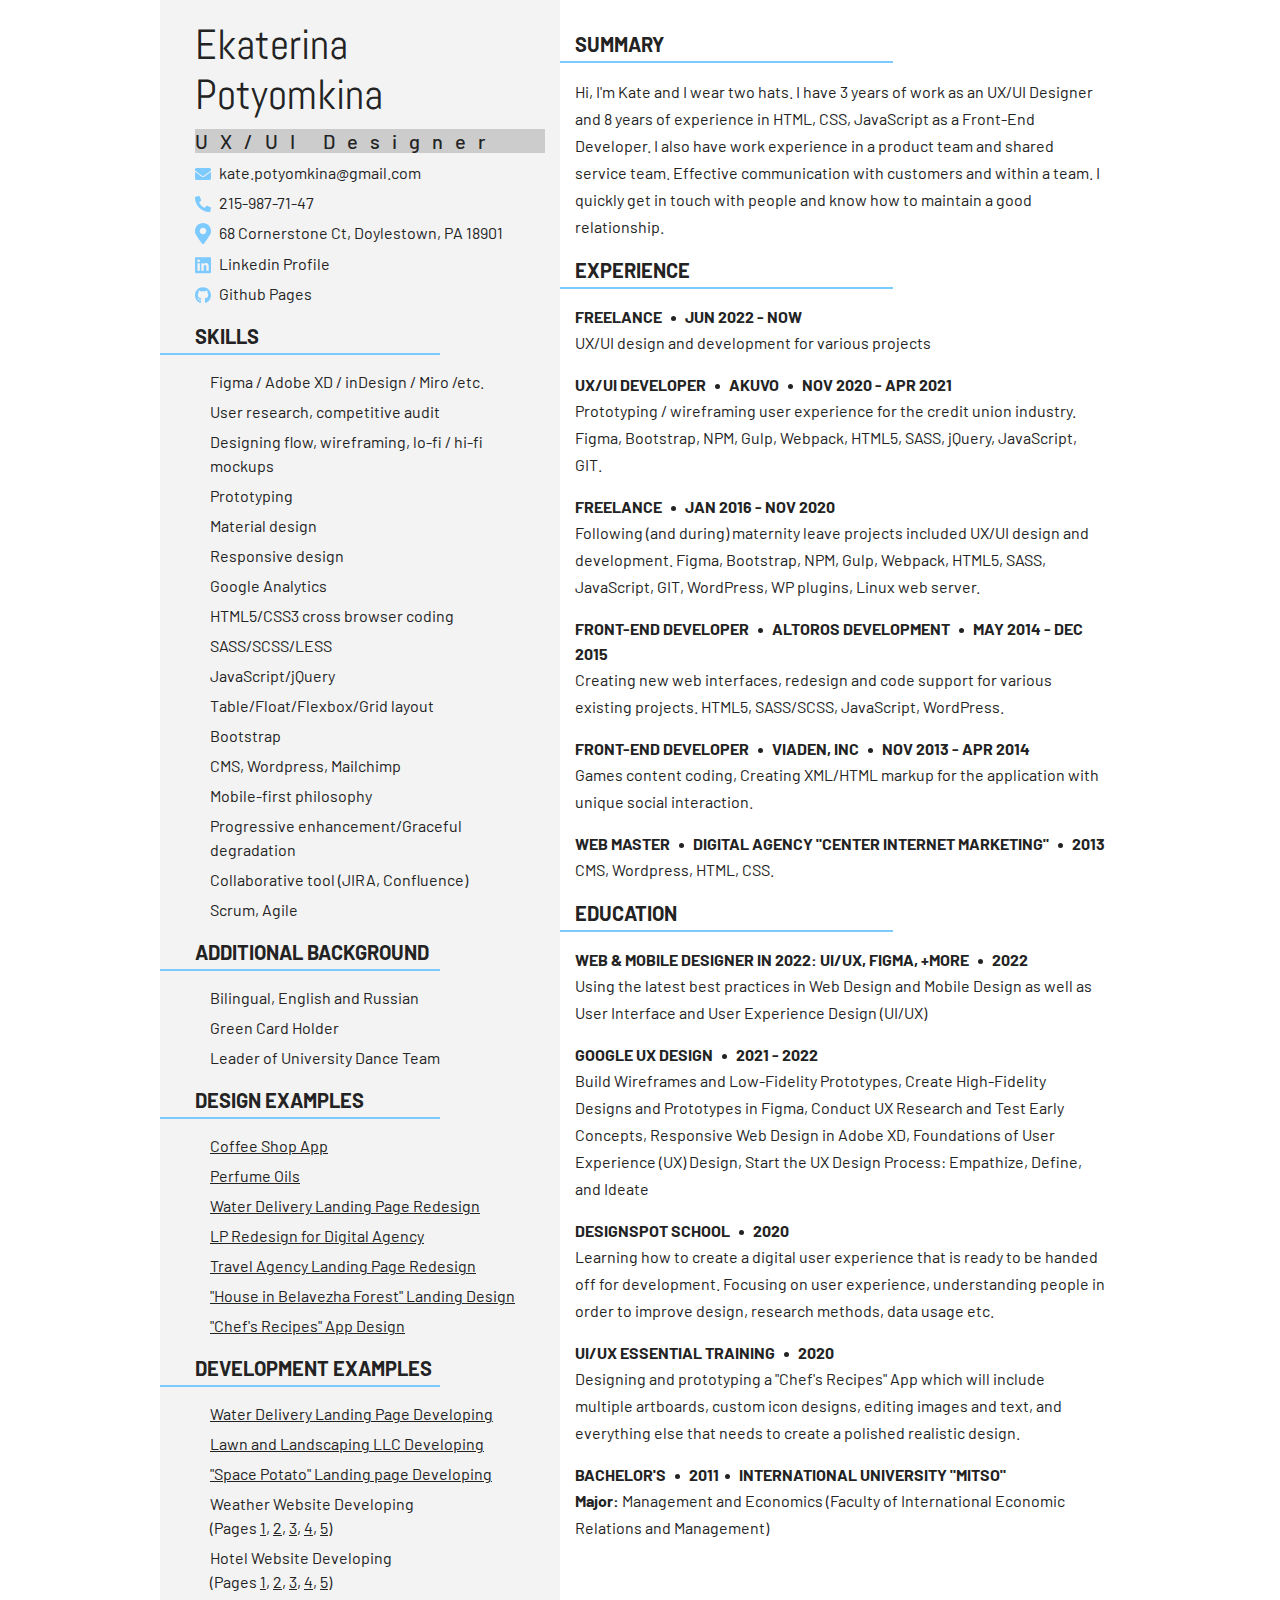
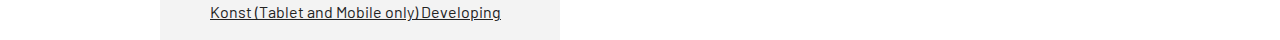
==== commit f5ee219a: "Update index.html" ====
--- a/cv/index.html
+++ b/cv/index.html
@@ -121,7 +121,7 @@
         </aside>
         <article class="cont-col col-md-7">          
           <h3>summary</h3>
-          <p>Hi, I'm Kate and I wear two hats. I have 2+ years of work as an UX/UI Designer and 5 years of experience in HTML, CSS, JavaScript as a Front-End Developer. I also have work experience in a product team and shared service team. Effective communication with customers and within a team. I quickly get in touch with people and know how to maintain a good relationship.
+          <p>Hi, I'm Kate and I wear two hats. I have 3 years of work as an UX/UI Designer and 8 years of experience in HTML, CSS, JavaScript as a Front-End Developer. I also have work experience in a product team and shared service team. Effective communication with customers and within a team. I quickly get in touch with people and know how to maintain a good relationship.
           </p>
           <h3>experience</h3>
           <h4>freelance <i class="circle"></i> JUN 2022 - NOW</h4>
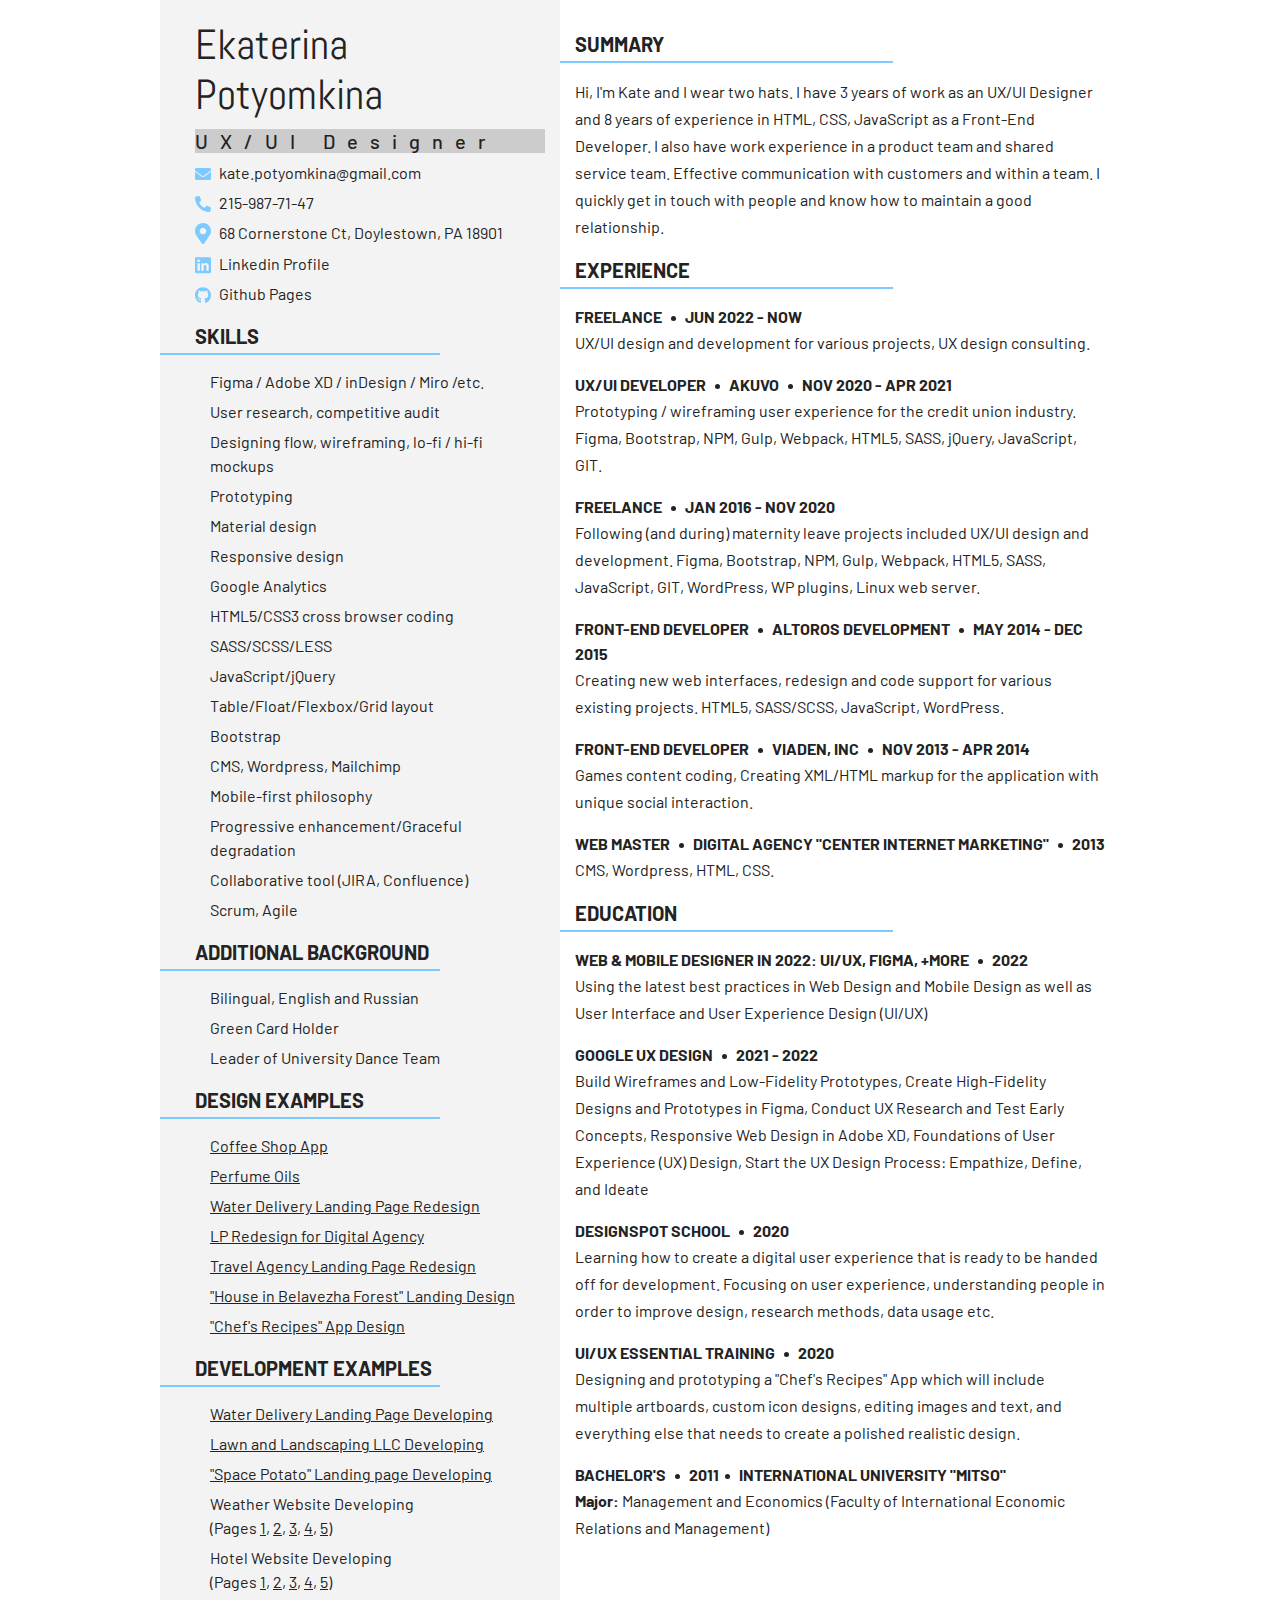
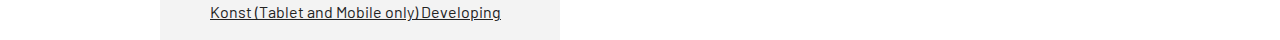
==== commit cc06619a: "update" ====
--- a/cv/index.html
+++ b/cv/index.html
@@ -126,7 +126,7 @@
           <h3>experience</h3>
           <h4>freelance <i class="circle"></i> JUN 2022 - NOW</h4>
           <p>
-            UX/UI design and development for various projects
+            UX/UI design and development for various projects, UX design consulting.
           </p>
           <h4>UX/UI Developer <i class="circle"></i> AKUVO <i class="circle"></i> NOV 2020 - APR 2021</h4>
           <p>
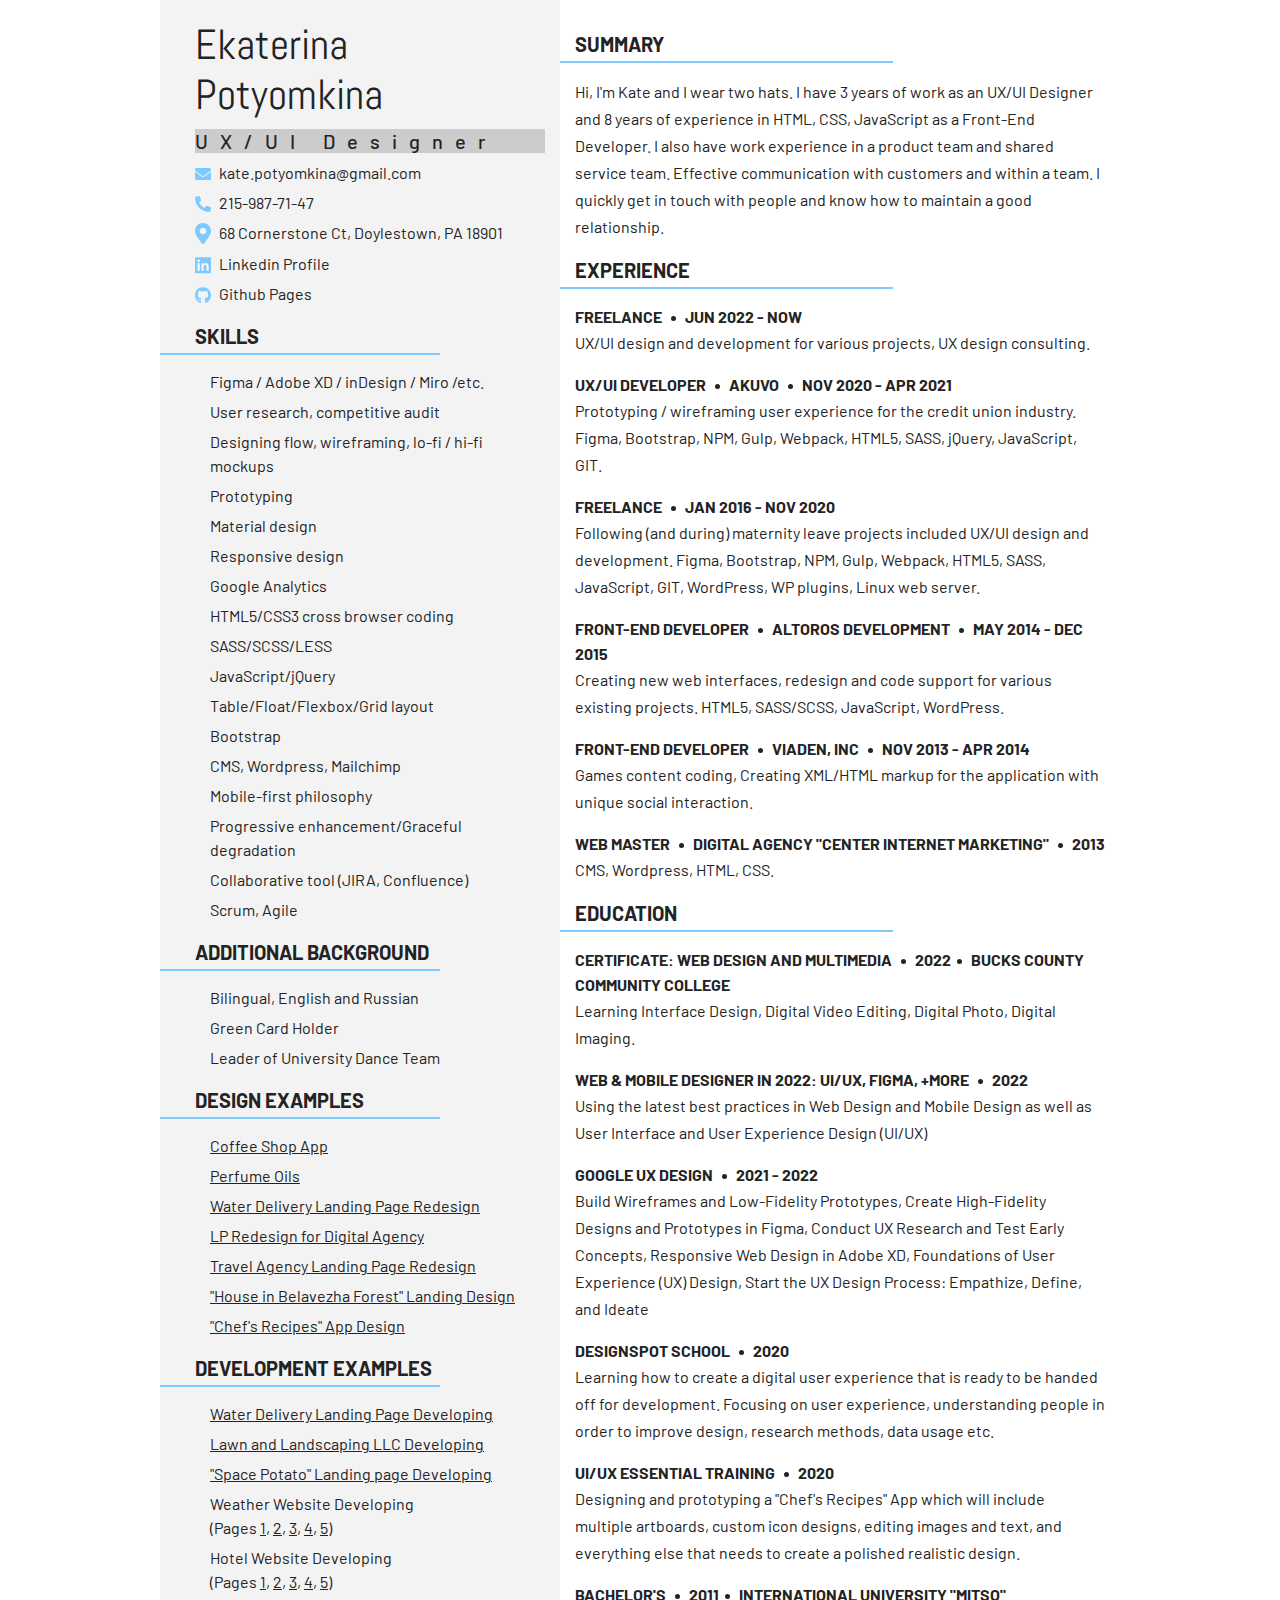
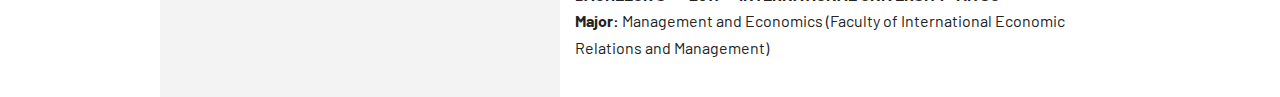
==== commit 97a692f4: "index.html update" ====
--- a/cv/index.html
+++ b/cv/index.html
@@ -114,9 +114,6 @@
                   <a class="link" href="https://kate-pote.github.io/citykey/profile.html" target="_blank">4 </a>,
                   <a class="link" href="https://kate-pote.github.io/citykey/index-perfect-day.html" target="_blank">5 </a>)
                 </li>
-                <li>
-                  <a class="link" href="https://kate-pote.github.io/konstbel" target="_blank">Konst (Tablet and Mobile only) Developing</a>
-                </li>
               </ul>
         </aside>
         <article class="cont-col col-md-7">          
@@ -152,6 +149,8 @@
           <p>CMS, Wordpress, HTML, CSS.</p>
 
           <h3>education</h3>
+          <h4>certificate: Web Design and Multimedia <i class="circle"></i> 2022<i class="circle"></i> bucks county community college</h4>
+          <p>Learning Interface Design, Digital Video Editing, Digital Photo, Digital Imaging. </p>
           <h4>Web & Mobile Designer in 2022: UI/UX, Figma, +more <i class="circle"></i> 2022</h4>
           <p>
             Using the latest best practices in Web Design and Mobile Design as well as User Interface and User Experience Design (UI/UX)
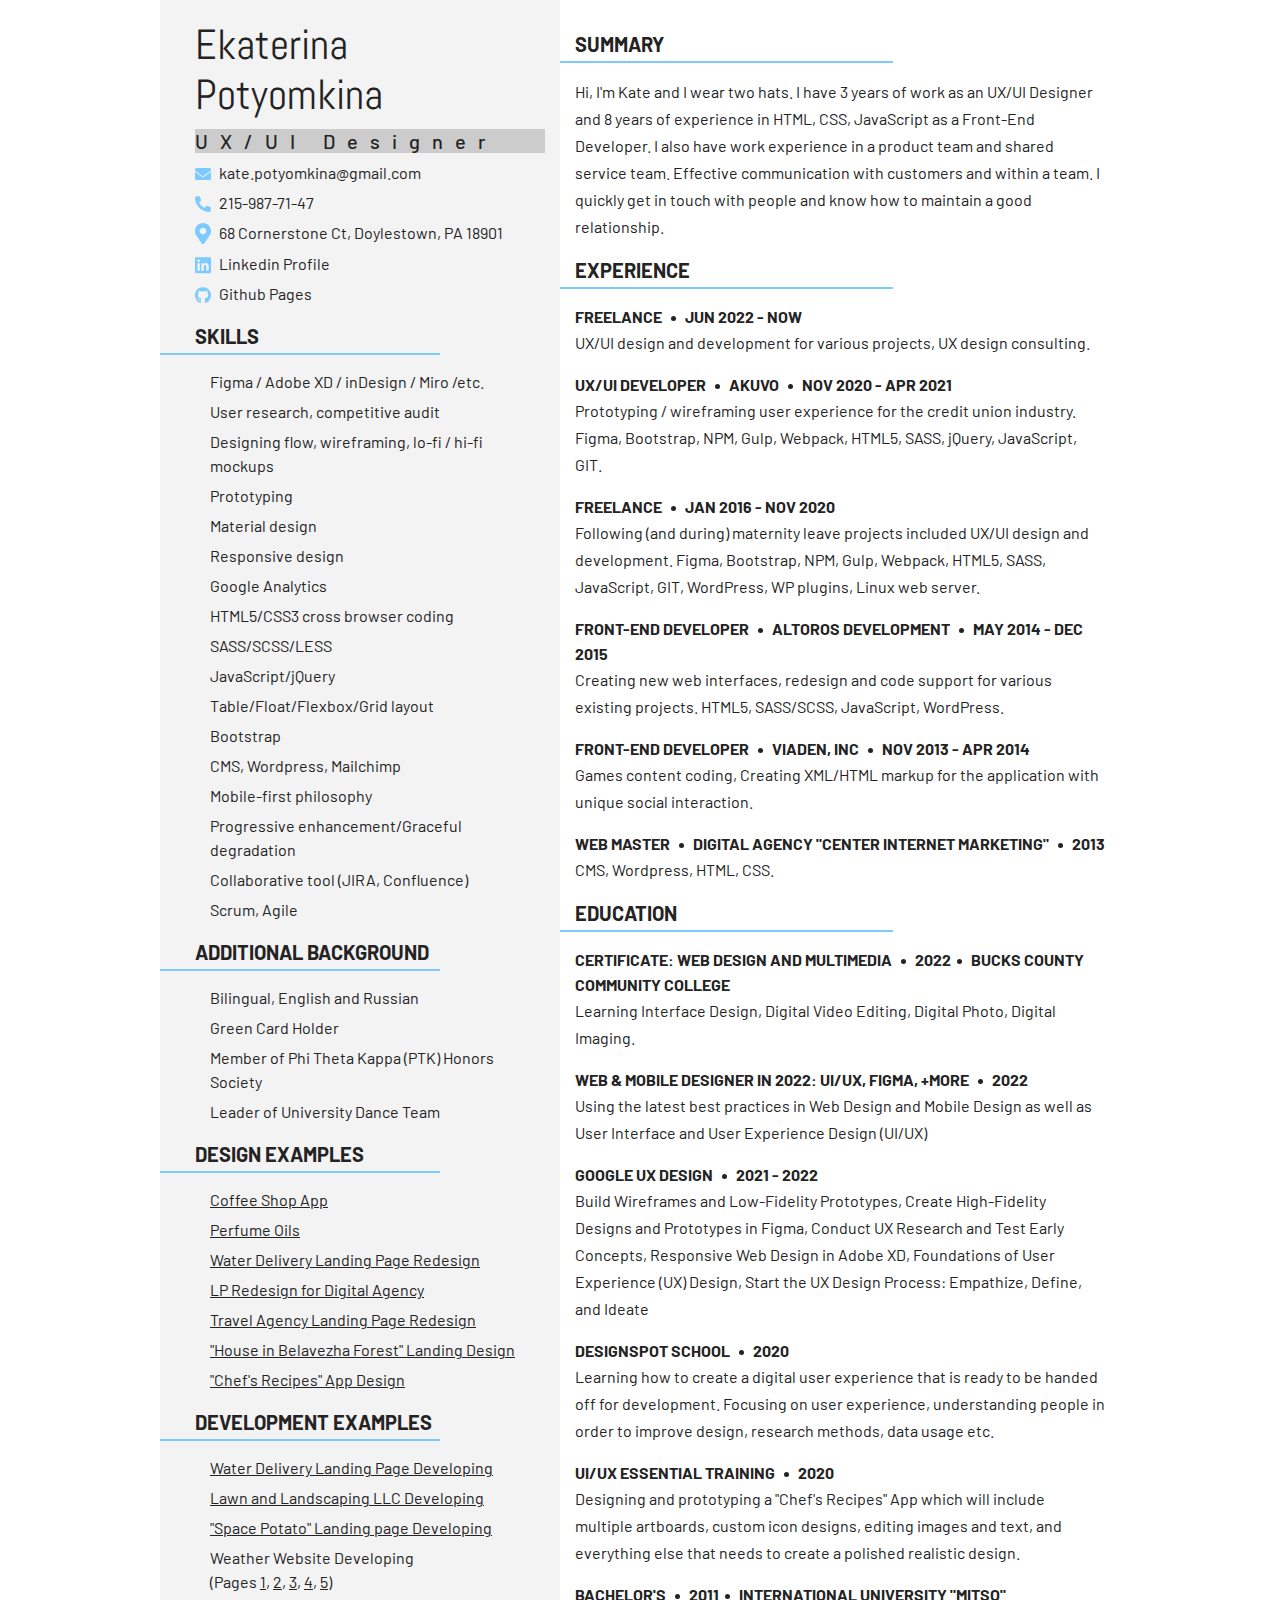
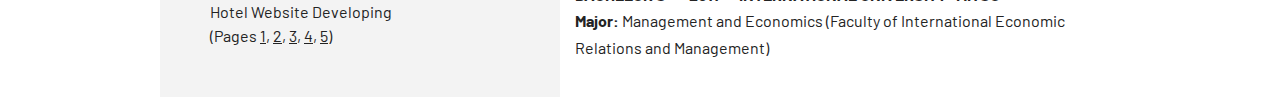
==== commit 0b247384: "info update" ====
--- a/cv/index.html
+++ b/cv/index.html
@@ -65,6 +65,7 @@
           <ul>
             <li>Bilingual, English and Russian</li>
             <li>Green Card Holder</li>
+            <li>Member of Phi Theta Kappa (PTK) Honors Society</li>
             <li>Leader of University Dance Team</li>
           </ul>
           <h3>Design Examples</h3>
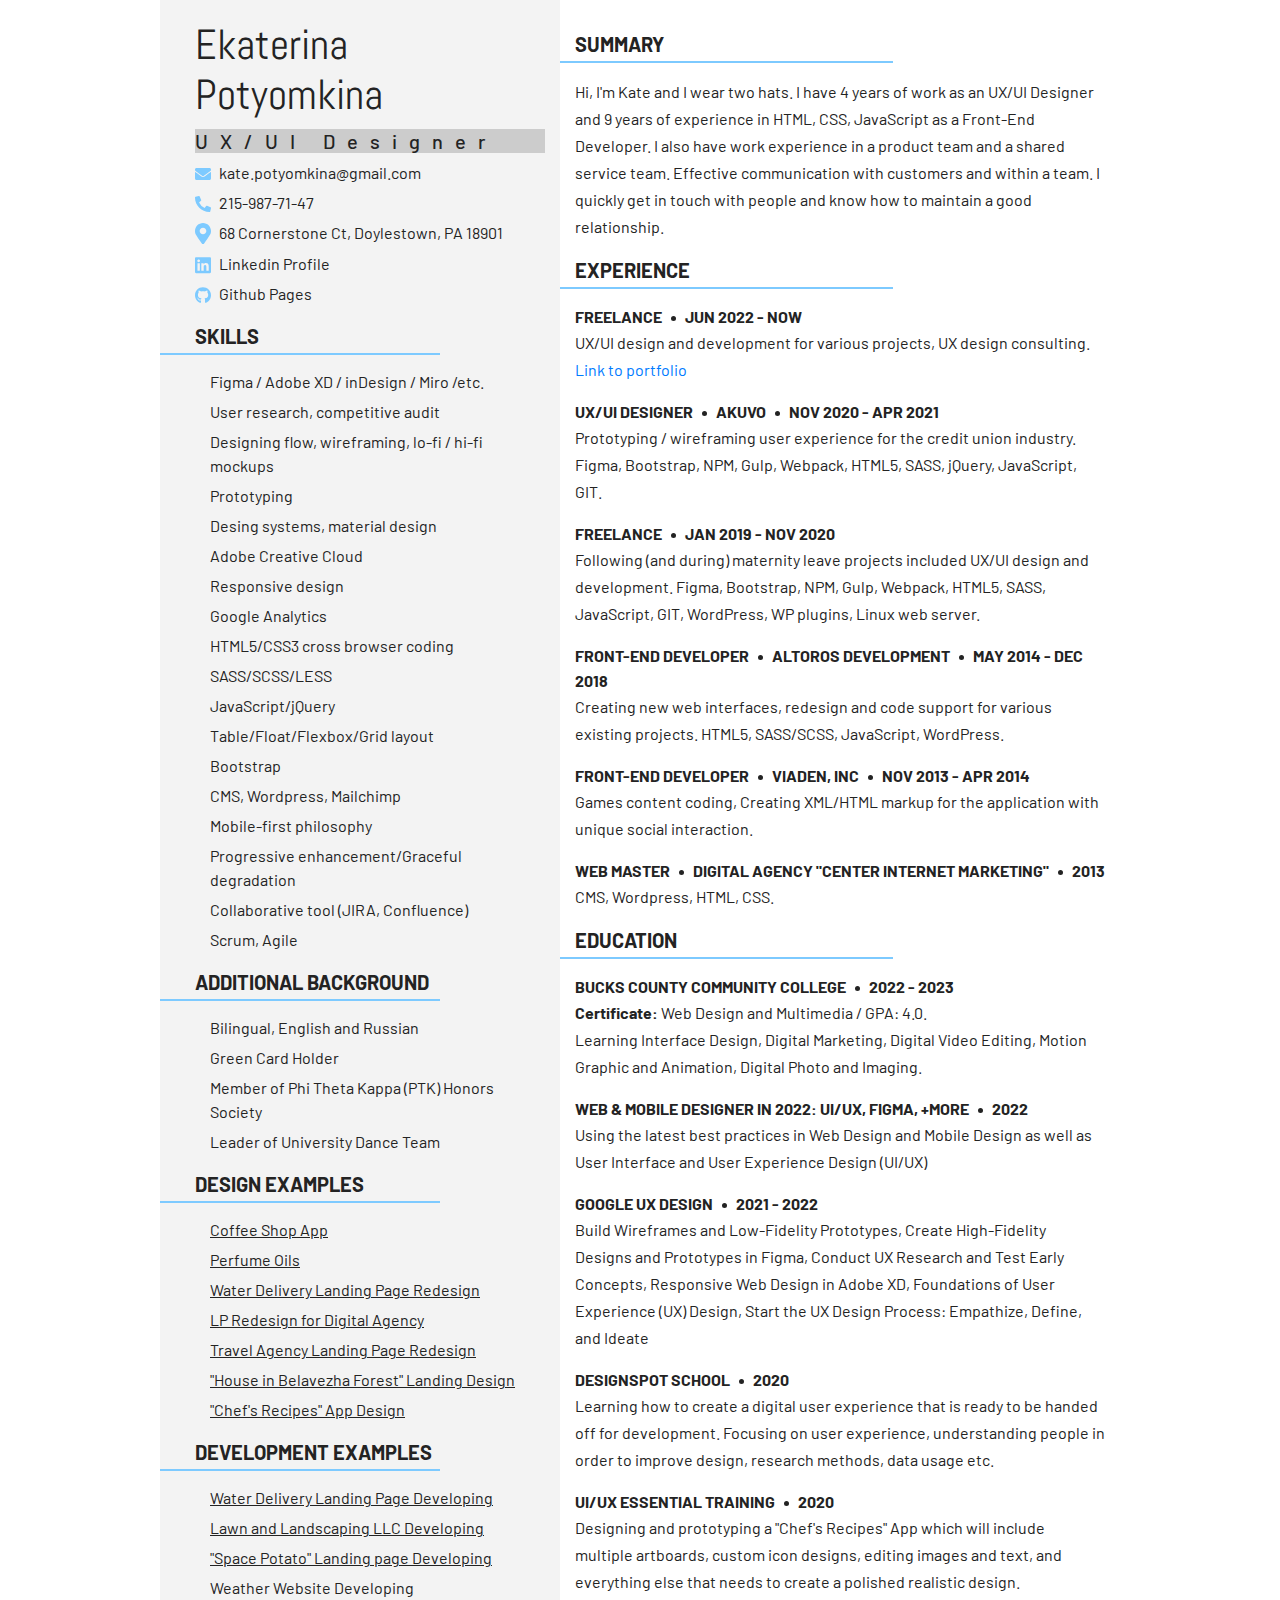
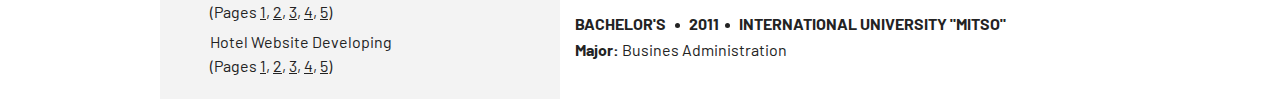
==== commit c0ea234a: "info update" ====
--- a/cv/index.html
+++ b/cv/index.html
@@ -47,7 +47,8 @@
             <li>User research, competitive audit</li>
             <li>Designing flow, wireframing, lo-fi / hi-fi mockups</li>
             <li>Prototyping</li>
-            <li>Material design</li>
+            <li>Desing systems, material design</li>
+            <li>Adobe Creative Cloud</li>
             <li>Responsive design</li>
             <li>Google Analytics</li>
             <li>HTML5/CSS3 cross browser coding</li>
@@ -119,26 +120,27 @@
         </aside>
         <article class="cont-col col-md-7">          
           <h3>summary</h3>
-          <p>Hi, I'm Kate and I wear two hats. I have 3 years of work as an UX/UI Designer and 8 years of experience in HTML, CSS, JavaScript as a Front-End Developer. I also have work experience in a product team and shared service team. Effective communication with customers and within a team. I quickly get in touch with people and know how to maintain a good relationship.
+          <p>Hi, I'm Kate and I wear two hats. I have 4 years of work as an UX/UI Designer and 9 years of experience in HTML, CSS, JavaScript as a Front-End Developer. I also have work experience in a product team and a shared service team. Effective communication with customers and within a team. I quickly get in touch with people and know how to maintain a good relationship.
           </p>
           <h3>experience</h3>
           <h4>freelance <i class="circle"></i> JUN 2022 - NOW</h4>
           <p>
             UX/UI design and development for various projects, UX design consulting.
+            <a href="https://sites.google.com/view/katepotyomkina/work?authuser=0" target="_blank">Link to portfolio</a>
           </p>
-          <h4>UX/UI Developer <i class="circle"></i> AKUVO <i class="circle"></i> NOV 2020 - APR 2021</h4>
+          <h4>UX/UI Designer <i class="circle"></i> AKUVO <i class="circle"></i> NOV 2020 - APR 2021</h4>
           <p>
             Prototyping / wireframing user experience for the credit union industry.
             Figma, Bootstrap, NPM, Gulp, Webpack, HTML5, SASS, jQuery, JavaScript, GIT.
           </p>
 
-          <h4>freelance <i class="circle"></i> JAN 2016 - NOV 2020</h4>
+          <h4>freelance <i class="circle"></i> JAN 2019 - NOV 2020</h4>
           <p>
             Following (and during) maternity leave projects included UX/UI design and development.
             Figma, Bootstrap, NPM, Gulp, Webpack, HTML5, SASS, JavaScript, GIT, WordPress,
             WP plugins, Linux web server.
           </p>
-          <h4>front-end developer <i class="circle"></i> altoros development <i class="circle"></i> MAY 2014 - DEC 2015</h4>
+          <h4>front-end developer <i class="circle"></i> altoros development <i class="circle"></i> MAY 2014 - DEC 2018</h4>
           <p>
             Creating new web interfaces, redesign and code support for various existing projects. HTML5, SASS/SCSS, JavaScript, WordPress.
           </p>
@@ -150,8 +152,8 @@
           <p>CMS, Wordpress, HTML, CSS.</p>
 
           <h3>education</h3>
-          <h4>certificate: Web Design and Multimedia <i class="circle"></i> 2022<i class="circle"></i> bucks county community college</h4>
-          <p>Learning Interface Design, Digital Video Editing, Digital Photo, Digital Imaging. </p>
+          <h4>bucks county community college <i class="circle"></i> 2022 - 2023</h4>
+          <p><b>Certificate:</b> Web Design and Multimedia / GPA: 4.0. <br> Learning Interface Design, Digital Marketing, Digital Video Editing, Motion Graphic and Animation, Digital Photo and Imaging. </p>
           <h4>Web & Mobile Designer in 2022: UI/UX, Figma, +more <i class="circle"></i> 2022</h4>
           <p>
             Using the latest best practices in Web Design and Mobile Design as well as User Interface and User Experience Design (UI/UX)
@@ -172,7 +174,7 @@
           </p>
           <h4>bachelor's <i class="circle"></i> 2011<i class="circle"></i> international
             university &quot;MITSO&quot;</h4>
-          <p><b>Major: </b>Management and Economics (Faculty of International Economic Relations and Management)</p>
+          <p><b>Major: </b>Busines Administration</p>
         </article>
       </section>
     </main>
